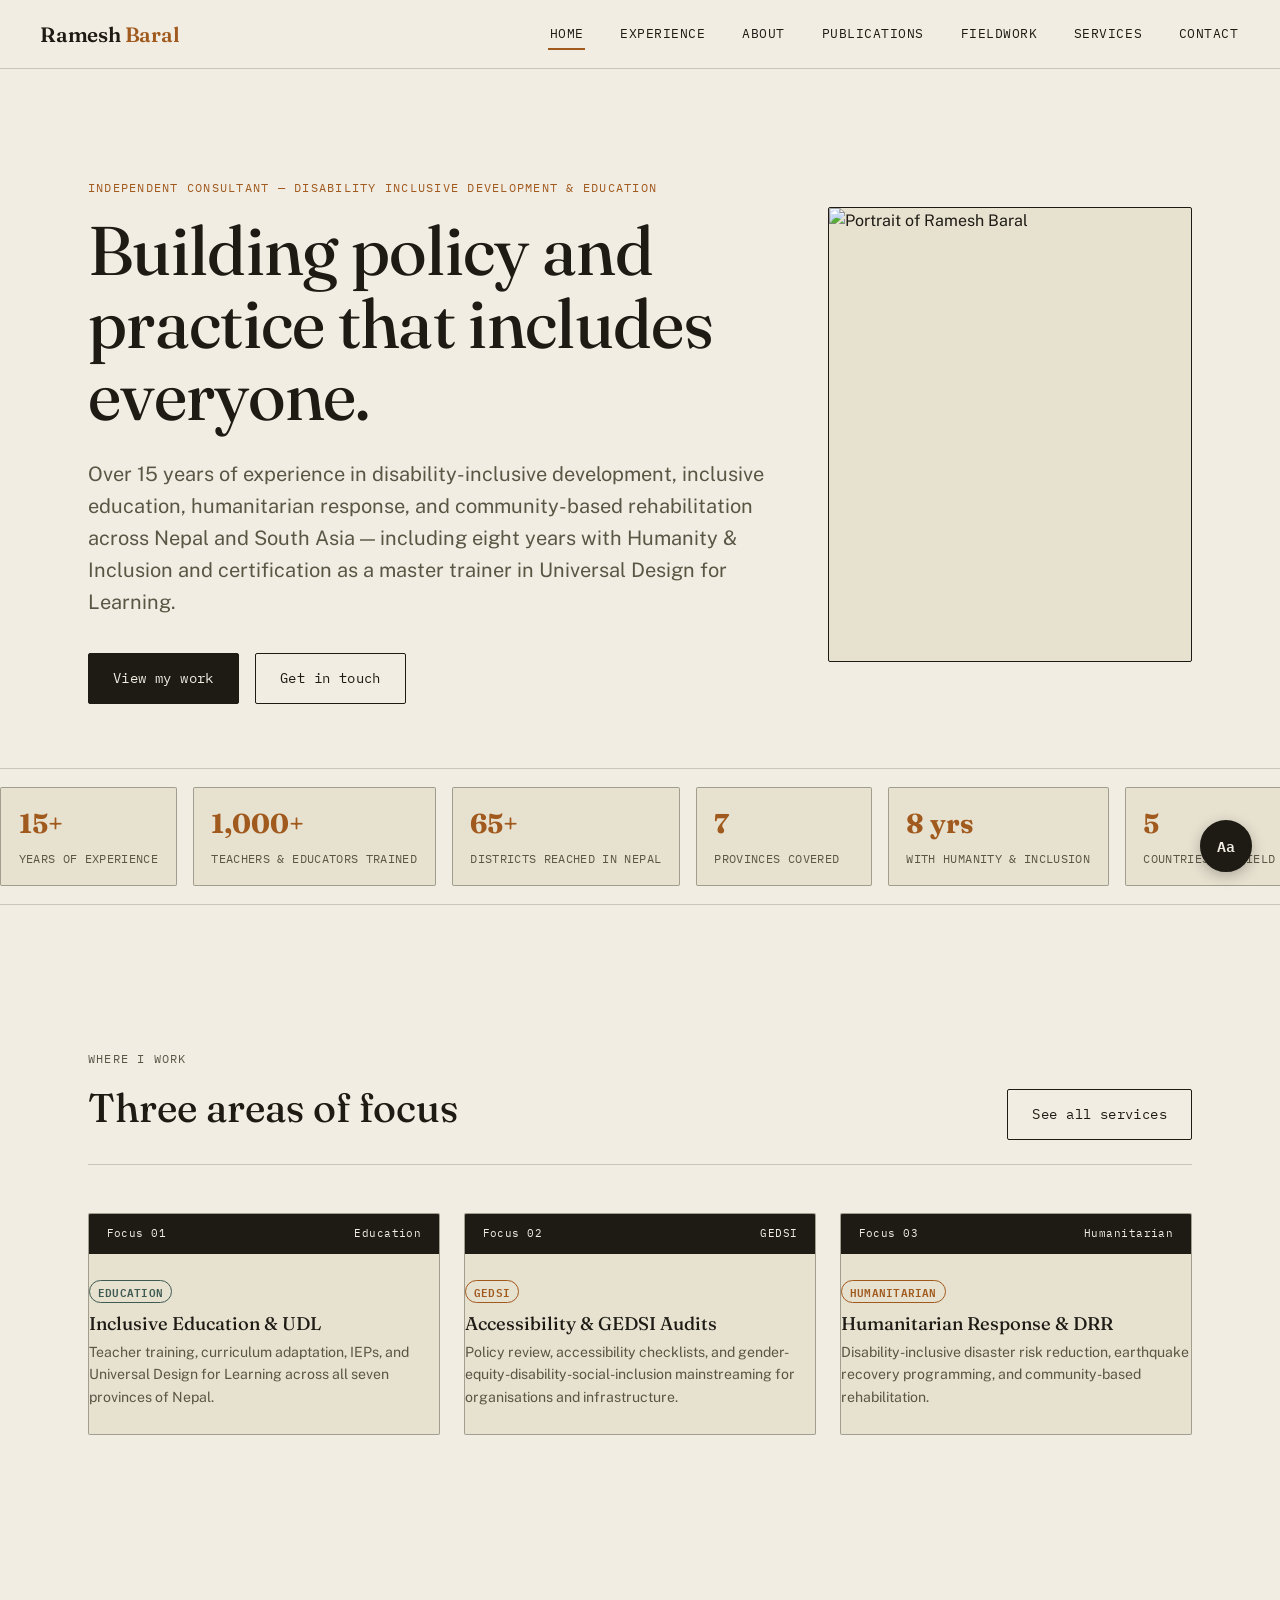
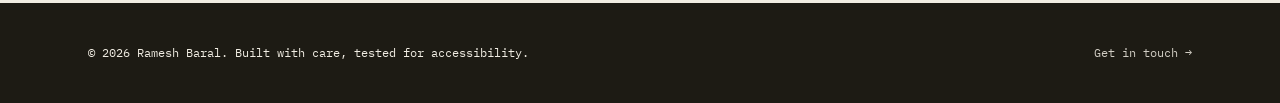
==== index.html @ a33a9339 "Add files via upload" ====
<!DOCTYPE html>
<html lang="en">
<head>
<meta charset="UTF-8">
<meta name="viewport" content="width=device-width, initial-scale=1.0">
<title>Ramesh Baral — Disability Inclusive Development &amp; Education Consultant</title>
<meta name="description" content="Ramesh Baral is an independent consultant specialising in disability-inclusive development, inclusive education, GEDSI mainstreaming, and humanitarian response across Nepal and South Asia.">
<link rel="preconnect" href="https://fonts.googleapis.com">
<link rel="preconnect" href="https://fonts.gstatic.com" crossorigin>
<link href="https://fonts.googleapis.com/css2?family=Fraunces:ital,opsz,wght@0,9..144,340;0,9..144,460;0,9..144,600;1,9..144,460&family=IBM+Plex+Mono:wght@400;500;600&family=Public+Sans:wght@400;500;600;700&display=swap" rel="stylesheet">
<link rel="stylesheet" href="css/style.css">
</head>
<body>

<a class="skip-link" href="#main">Skip to main content</a>

<header class="site-header">
  <div class="container nav-row">
    <a href="index.html" class="logo">Ramesh <span>Baral</span></a>
    <button class="nav-toggle" id="navToggle" aria-expanded="false" aria-controls="primaryNav">
      <span></span><span></span><span></span>
      <span class="visually-hidden">Toggle menu</span>
    </button>
    <nav class="primary-nav" id="primaryNav" aria-label="Primary">
      <ul>
        <li><a href="index.html" aria-current="page">Home</a></li>
        <li><a href="experience.html">Experience</a></li>
        <li><a href="about.html">About</a></li>
        <li><a href="publications.html">Publications</a></li>
        <li><a href="fieldwork.html">Fieldwork</a></li>
        <li><a href="services.html">Services</a></li>
        <li><a href="contact.html">Contact</a></li>
      </ul>
    </nav>
  </div>
</header>

<main id="main">

  <section class="hero" aria-label="Introduction">
    <div class="container hero-grid">
      <div class="hero-copy">
        <p class="hero-eyebrow">Independent Consultant — Disability Inclusive Development &amp; Education</p>
        <h1>Building policy and practice that includes everyone.</h1>
        <p class="hero-tagline">Over 15 years of experience in disability-inclusive development, inclusive education, humanitarian response, and community-based rehabilitation across Nepal and South Asia — including eight years with Humanity &amp; Inclusion and certification as a master trainer in Universal Design for Learning.</p>
        <div class="hero-actions">
          <a href="experience.html" class="btn btn-primary">View my work</a>
          <a href="contact.html" class="btn btn-ghost">Get in touch</a>
        </div>
      </div>
      <div class="hero-portrait">
        <img src="assets/profile_pic.jpeg" alt="Portrait of Ramesh Baral">
      </div>
    </div>

    <div class="stats-strip" aria-label="Career highlights">
      <div class="stats-track">
        <div class="stat-card"><b>15+</b><span>Years of experience</span></div>
        <div class="stat-card"><b>1,000+</b><span>Teachers &amp; educators trained</span></div>
        <div class="stat-card"><b>65+</b><span>Districts reached in Nepal</span></div>
        <div class="stat-card"><b>7</b><span>Provinces covered</span></div>
        <div class="stat-card"><b>8 yrs</b><span>With Humanity &amp; Inclusion</span></div>
        <div class="stat-card"><b>5</b><span>Countries of field exposure</span></div>
        <div class="stat-card"><b>15+</b><span>Years of experience</span></div>
        <div class="stat-card"><b>1,000+</b><span>Teachers &amp; educators trained</span></div>
        <div class="stat-card"><b>65+</b><span>Districts reached in Nepal</span></div>
        <div class="stat-card"><b>7</b><span>Provinces covered</span></div>
        <div class="stat-card"><b>8 yrs</b><span>With Humanity &amp; Inclusion</span></div>
        <div class="stat-card"><b>5</b><span>Countries of field exposure</span></div>
      </div>
    </div>
  </section>

  <section class="section" aria-labelledby="areas-heading">
    <div class="container">
      <div class="section-head">
        <div>
          <span class="section-eyebrow">Where I work</span>
          <h2 id="areas-heading">Three areas of focus</h2>
        </div>
        <a href="services.html" class="btn btn-ghost">See all services</a>
      </div>
      <div class="work-grid">
        <div class="frame in-view" style="cursor:default;">
          <span class="frame-top"><span>Focus 01</span><span>Education</span></span>
          <span class="frame-body">
            <span class="frame-meta"><span class="frame-tag" style="color:#3E5A52">EDUCATION</span></span>
            <h3>Inclusive Education &amp; UDL</h3>
            <p>Teacher training, curriculum adaptation, IEPs, and Universal Design for Learning across all seven provinces of Nepal.</p>
          </span>
        </div>
        <div class="frame in-view" style="cursor:default;">
          <span class="frame-top"><span>Focus 02</span><span>GEDSI</span></span>
          <span class="frame-body">
            <span class="frame-meta"><span class="frame-tag" style="color:#A15A1E">GEDSI</span></span>
            <h3>Accessibility &amp; GEDSI Audits</h3>
            <p>Policy review, accessibility checklists, and gender-equity-disability-social-inclusion mainstreaming for organisations and infrastructure.</p>
          </span>
        </div>
        <div class="frame in-view" style="cursor:default;">
          <span class="frame-top"><span>Focus 03</span><span>Humanitarian</span></span>
          <span class="frame-body">
            <span class="frame-meta"><span class="frame-tag" style="color:#A15A1E">HUMANITARIAN</span></span>
            <h3>Humanitarian Response &amp; DRR</h3>
            <p>Disability-inclusive disaster risk reduction, earthquake recovery programming, and community-based rehabilitation.</p>
          </span>
        </div>
      </div>
    </div>
  </section>

</main>

<footer>
  <div class="container footer-row">
    <span>© 2026 Ramesh Baral. Built with care, tested for accessibility.</span>
    <nav aria-label="Footer">
      <a href="contact.html">Get in touch →</a>
    </nav>
  </div>
</footer>

<div class="a11y-toolbar">
  <div class="a11y-panel" id="a11yPanel" hidden>
    <h2>Accessibility</h2>
    <div class="a11y-row">
      <span>Text size</span>
      <div class="a11y-fontctrl">
        <button id="fontDec" aria-label="Decrease text size">A−</button>
        <button id="fontReset" aria-label="Reset text size">A</button>
        <button id="fontInc" aria-label="Increase text size">A+</button>
      </div>
    </div>
    <div class="a11y-row">
      <span id="contrastLabel">High contrast</span>
      <button class="switch" id="contrastSwitch" role="switch" aria-checked="false" aria-labelledby="contrastLabel"></button>
    </div>
    <div class="a11y-row">
      <span id="motionLabel">Reduce motion</span>
      <button class="switch" id="motionSwitch" role="switch" aria-checked="false" aria-labelledby="motionLabel"></button>
    </div>
  </div>
  <button class="a11y-toggle" id="a11yToggle" aria-expanded="false" aria-controls="a11yPanel">
    <span aria-hidden="true">Aa</span>
    <span class="visually-hidden">Open accessibility settings</span>
  </button>
</div>

<script src="js/main.js"></script>
</body>
</html>
---- css/style.css ----
/* =====================================================
   Ramesh Baral — Portfolio Stylesheet
   Organised into: Tokens, Base, Accessibility, Header/Nav,
   Hero, Sections, Cards/Grid, Modal, About, Publications,
   Contact, Footer
===================================================== */

/* ---------- TOKENS ---------- */
:root{
  --paper: #F1EDE3;
  --paper-deep: #E7E1D0;
  --paper-deeper: #DCD3B9;
  --ink: #1D1B14;
  --ink-soft: #5A5644;
  --accent: #A15A1E;
  --accent-dim: #7C4517;
  --accent-light: #C57A32;
  --fixer: #3E5A52;
  --line: rgba(29,27,20,0.18);
  --line-strong: rgba(29,27,20,0.34);

  --font-display: 'Fraunces', 'Iowan Old Style', serif;
  --font-mono: 'IBM Plex Mono', ui-monospace, monospace;
  --font-body: 'Public Sans', system-ui, -apple-system, sans-serif;

  --maxw: 1200px;
  --radius: 2px;
  --dur: 0.5s;
  --ease: cubic-bezier(.22,.61,.36,1);
}

body.high-contrast{
  --paper: #FFFFFF;
  --paper-deep: #FFFFFF;
  --paper-deeper: #F0F0F0;
  --ink: #000000;
  --ink-soft: #000000;
  --accent: #8A3E00;
  --accent-dim: #6B3000;
  --accent-light: #A85200;
  --fixer: #0B4A3B;
  --line: #000000;
  --line-strong: #000000;
}

/* ---------- MOTION ---------- */
body.reduce-motion *,
body.reduce-motion *::before,
body.reduce-motion *::after{
  animation-duration: 0.001ms !important;
  animation-iteration-count: 1 !important;
  transition-duration: 0.001ms !important;
  scroll-behavior: auto !important;
}
@media (prefers-reduced-motion: reduce){
  *, *::before, *::after{
    animation-duration: 0.001ms !important;
    animation-iteration-count: 1 !important;
    transition-duration: 0.001ms !important;
    scroll-behavior: auto !important;
  }
}

/* ---------- BASE ---------- */
*{ box-sizing: border-box; }
html{ scroll-behavior: smooth; }

body{
  margin: 0;
  background: var(--paper);
  color: var(--ink);
  font-family: var(--font-body);
  font-size: 1rem;
  line-height: 1.6;
  -webkit-font-smoothing: antialiased;
}

img{ max-width: 100%; display: block; }
a{ color: inherit; }
h1, h2, h3{ font-family: var(--font-display); font-weight: 460; margin: 0; }

.container{
  max-width: var(--maxw);
  margin: 0 auto;
  padding: 0 clamp(1.25rem, 4vw, 3rem);
}

.visually-hidden{
  position: absolute !important;
  width: 1px; height: 1px;
  padding: 0; margin: -1px;
  overflow: hidden;
  clip: rect(0,0,0,0);
  white-space: nowrap;
  border: 0;
}

/* Visible keyboard focus everywhere */
a:focus-visible, button:focus-visible, input:focus-visible,
textarea:focus-visible, [tabindex]:focus-visible{
  outline: 3px solid var(--accent);
  outline-offset: 3px;
  border-radius: 1px;
}

/* ---------- SKIP LINK ---------- */
.skip-link{
  position: absolute;
  left: 1rem; top: -60px;
  background: var(--ink);
  color: var(--paper);
  padding: 0.75rem 1.25rem;
  font-family: var(--font-mono);
  font-size: 0.85rem;
  z-index: 200;
  transition: top var(--dur) var(--ease);
  border-radius: var(--radius);
}
.skip-link:focus{ top: 1rem; }

/* ---------- ACCESSIBILITY TOOLBAR ---------- */
.a11y-toolbar{
  position: fixed;
  right: clamp(0.75rem, 3vw, 1.75rem);
  bottom: clamp(0.75rem, 3vw, 1.75rem);
  z-index: 150;
  display: flex;
  flex-direction: column;
  align-items: flex-end;
  gap: 0.5rem;
  font-family: var(--font-mono);
}
.a11y-toggle{
  width: 52px; height: 52px;
  border-radius: 50%;
  background: var(--ink);
  color: var(--paper);
  border: 2px solid var(--ink);
  font-family: var(--font-mono);
  font-weight: 600;
  font-size: 0.95rem;
  cursor: pointer;
  display: flex; align-items: center; justify-content: center;
  box-shadow: 0 4px 14px rgba(0,0,0,0.25);
}
.a11y-toggle:hover{ background: var(--accent); border-color: var(--accent); }
.a11y-panel{
  background: var(--paper);
  border: 1.5px solid var(--ink);
  border-radius: var(--radius);
  padding: 1rem;
  width: 240px;
  box-shadow: 0 10px 30px rgba(0,0,0,0.22);
}
.a11y-panel[hidden]{ display: none; }
.a11y-panel h2{
  font-family: var(--font-mono);
  font-size: 0.72rem;
  letter-spacing: 0.12em;
  text-transform: uppercase;
  color: var(--ink-soft);
  margin-bottom: 0.75rem;
}
.a11y-row{
  display: flex; align-items: center; justify-content: space-between;
  padding: 0.5rem 0; border-top: 1px solid var(--line); font-size: 0.82rem;
}
.a11y-row:first-of-type{ border-top: none; }
.a11y-fontctrl{ display: flex; gap: 0.35rem; }
.a11y-fontctrl button{
  width: 30px; height: 30px;
  border: 1.5px solid var(--ink);
  background: var(--paper); color: var(--ink);
  font-family: var(--font-mono); font-size: 0.8rem;
  cursor: pointer; border-radius: var(--radius);
}
.a11y-fontctrl button:hover{ background: var(--ink); color: var(--paper); }
.switch{
  position: relative; width: 42px; height: 24px;
  border: 1.5px solid var(--ink); border-radius: 999px;
  background: var(--paper); cursor: pointer; flex-shrink: 0;
}
.switch::after{
  content: ""; position: absolute; top: 2px; left: 2px;
  width: 16px; height: 16px; border-radius: 50%;
  background: var(--ink); transition: transform var(--dur) var(--ease);
}
.switch[aria-pressed="true"]{ background: var(--accent); border-color: var(--accent); }
.switch[aria-pressed="true"]::after{ transform: translateX(18px); background: var(--paper); }

/* ---------- HEADER / NAV ---------- */
header.site-header{
  position: sticky; top: 0; z-index: 100;
  background: color-mix(in srgb, var(--paper) 92%, transparent);
  backdrop-filter: blur(6px);
  border-bottom: 1px solid var(--line);
}
.nav-row{ display: flex; align-items: center; justify-content: space-between; padding: 1.1rem 0; }
.logo{
  font-family: var(--font-display); font-size: 1.3rem; font-weight: 600;
  text-decoration: none; letter-spacing: -0.01em;
}
.logo span{ color: var(--accent); }
nav.primary-nav ul{
  list-style: none; display: flex; gap: clamp(1.1rem, 3vw, 2.1rem);
  margin: 0; padding: 0; font-family: var(--font-mono);
  font-size: 0.8rem; letter-spacing: 0.04em; text-transform: uppercase;
}
nav.primary-nav a{ text-decoration: none; padding: 0.35rem 0.1rem; border-bottom: 2px solid transparent; }
nav.primary-nav a:hover, nav.primary-nav a[aria-current="page"]{ border-bottom-color: var(--accent); }
.nav-toggle{
  display: none; background: none; border: 1.5px solid var(--ink);
  border-radius: var(--radius); width: 44px; height: 44px; cursor: pointer;
  flex-direction: column; gap: 4px; align-items: center; justify-content: center;
}
.nav-toggle span{ display: block; width: 20px; height: 2px; background: var(--ink); }
@media (max-width: 760px){
  nav.primary-nav{
    position: absolute; top: 100%; left: 0; right: 0;
    background: var(--paper); border-bottom: 1px solid var(--line); display: none;
  }
  nav.primary-nav.open{ display: block; }
  nav.primary-nav ul{ flex-direction: column; padding: 1rem clamp(1.25rem,4vw,3rem) 1.5rem; gap: 0; }
  nav.primary-nav li{ border-top: 1px solid var(--line); }
  nav.primary-nav li:first-child{ border-top: none; }
  nav.primary-nav a{ display: block; padding: 0.85rem 0; }
  .nav-toggle{ display: flex; }
}

/* ---------- HERO ---------- */
.hero{ padding: clamp(3rem, 9vw, 6rem) 0 clamp(2.5rem, 6vw, 3.5rem); }
.hero-grid{
  display: grid;
  grid-template-columns: 1.3fr 0.7fr;
  gap: clamp(2rem, 6vw, 4rem);
  align-items: center;
}
@media (max-width: 760px){
  .hero-grid{ grid-template-columns: 1fr; }
  .hero-portrait{ order: -1; max-width: 220px; margin: 0 auto; }
}
.hero-portrait{
  border: 1.5px solid var(--ink);
  border-radius: var(--radius);
  overflow: hidden;
  background: var(--paper-deep);
  aspect-ratio: 4 / 5;
}
.hero-portrait img{
  width: 100%;
  height: 100%;
  object-fit: cover;
  display: block;
}
body.high-contrast .hero-portrait{ border-width: 3px; }
.hero-eyebrow{
  font-family: var(--font-mono); font-size: 0.78rem; letter-spacing: 0.1em;
  text-transform: uppercase; color: var(--accent); margin-bottom: 1.1rem;
}
.hero h1{
  font-size: clamp(2.3rem, 6vw, 4.3rem); line-height: 1.05;
  letter-spacing: -0.01em; max-width: 20ch;
}
.hero-tagline{
  font-size: clamp(1.02rem, 2vw, 1.25rem); max-width: 58ch;
  margin: 1.6rem 0 0; color: var(--ink-soft);
}
.hero-actions{ display: flex; flex-wrap: wrap; gap: 1rem; margin-top: 2.2rem; }
.btn{
  font-family: var(--font-mono); font-size: 0.85rem; letter-spacing: 0.03em;
  text-decoration: none; padding: 0.85rem 1.5rem; border-radius: var(--radius);
  border: 1.5px solid var(--ink); display: inline-flex; align-items: center;
  gap: 0.5rem; cursor: pointer; background: transparent; color: var(--ink);
}
.btn-primary{ background: var(--ink); color: var(--paper); }
.btn-primary:hover{ background: var(--accent); border-color: var(--accent); }
.btn-ghost:hover{ background: var(--ink); color: var(--paper); }

/* Stats ticker */
.stats-strip{
  margin-top: clamp(3rem, 7vw, 4rem);
  overflow: hidden;
  border-top: 1px solid var(--line);
  border-bottom: 1px solid var(--line);
  padding: 1.1rem 0;
}
.stats-track{
  display: flex; gap: 1rem; width: max-content;
  animation: scrollstrip 28s linear infinite;
}
body.reduce-motion .stats-track{ animation: none; overflow-x: auto; }
@keyframes scrollstrip{ from{ transform: translateX(0); } to{ transform: translateX(-50%); } }
.stat-card{
  min-width: 176px; border: 1px solid var(--line-strong); border-radius: var(--radius);
  padding: 0.9rem 1.1rem; flex-shrink: 0; background: var(--paper-deep);
}
.stat-card b{
  display: block; font-family: var(--font-display); font-size: 1.7rem; color: var(--accent);
}
.stat-card span{ font-family: var(--font-mono); font-size: 0.72rem; text-transform: uppercase; letter-spacing: 0.03em; color: var(--ink-soft); }

/* ---------- SECTIONS ---------- */
.section{ padding: clamp(3rem, 7vw, 5.5rem) 0; }
.section-head{
  display: flex; align-items: flex-end; justify-content: space-between;
  gap: 1.5rem; flex-wrap: wrap; margin-bottom: clamp(2rem, 4vw, 3rem);
  border-bottom: 1px solid var(--line); padding-bottom: 1.5rem;
}
.section-eyebrow{
  font-family: var(--font-mono); font-size: 0.75rem; letter-spacing: 0.1em;
  text-transform: uppercase; color: var(--ink-soft); margin-bottom: 0.5rem; display: block;
}
.section-head h2{ font-size: clamp(1.8rem, 4vw, 2.5rem); }
.page-head{ padding: clamp(2.5rem, 6vw, 4rem) 0 1rem; }
.page-head h1{ font-size: clamp(2rem, 5vw, 3.2rem); }
.page-head p{ color: var(--ink-soft); max-width: 60ch; margin-top: 1rem; font-size: 1.05rem; }

.filters{ display: flex; gap: 0.6rem; flex-wrap: wrap; }
.filter-btn{
  font-family: var(--font-mono); font-size: 0.76rem; letter-spacing: 0.03em;
  text-transform: uppercase; padding: 0.55rem 1rem; border: 1.5px solid var(--ink);
  background: transparent; color: var(--ink); border-radius: 999px; cursor: pointer;
}
.filter-btn[aria-pressed="true"]{ background: var(--ink); color: var(--paper); }
.filter-btn:hover{ background: var(--accent); border-color: var(--accent); color: var(--paper); }

/* ---------- ENGAGEMENT LOG / WORK GRID ---------- */
.work-grid{ display: grid; grid-template-columns: repeat(auto-fill, minmax(300px, 1fr)); gap: 1.5rem; }
.frame{
  border: 1px solid var(--line-strong); background: var(--paper-deep); border-radius: var(--radius);
  overflow: hidden; text-align: left; cursor: pointer; padding: 0; font-family: var(--font-body);
  color: var(--ink); display: block; width: 100%; opacity: 0; transform: translateY(14px);
  transition: opacity var(--dur) var(--ease), transform var(--dur) var(--ease), border-color var(--dur) var(--ease);
}
.frame.in-view{ opacity: 1; transform: translateY(0); }
.frame:hover{ border-color: var(--accent); }
.frame-top{
  display: flex; justify-content: space-between; align-items: center;
  padding: 0.7rem 1.1rem; background: var(--ink); color: var(--paper);
  font-family: var(--font-mono); font-size: 0.7rem; letter-spacing: 0.04em;
}
.frame-body{ padding: 1.2rem 1.2rem 1.4rem; }
.frame-meta{
  display: flex; justify-content: space-between; font-family: var(--font-mono);
  font-size: 0.68rem; color: var(--ink-soft); margin-bottom: 0.6rem; letter-spacing: 0.02em;
}
.frame-tag{ font-weight: 600; padding: 0.1rem 0.5rem; border-radius: 999px; border: 1px solid currentColor; }
.frame h3{ font-size: 1.15rem; margin-bottom: 0.3rem; line-height: 1.3; }
.frame p{ margin: 0; color: var(--ink-soft); font-size: 0.88rem; }

/* ---------- PHOTO GALLERY (fieldwork.html) ---------- */
.photo-grid{
  display: grid;
  grid-template-columns: repeat(auto-fill, minmax(260px, 1fr));
  gap: 1.5rem;
}
.photo-card{
  border: 1px solid var(--line-strong);
  background: var(--paper-deep);
  border-radius: var(--radius);
  overflow: hidden;
  padding: 0;
  cursor: pointer;
  text-align: left;
  width: 100%;
  font-family: var(--font-body);
  color: var(--ink);
  opacity: 0;
  transform: translateY(14px);
  transition: opacity var(--dur) var(--ease), transform var(--dur) var(--ease), border-color var(--dur) var(--ease);
}
.photo-card.in-view{ opacity: 1; transform: translateY(0); }
.photo-card:hover{ border-color: var(--accent); }
.photo-thumb{
  aspect-ratio: 4 / 3;
  overflow: hidden;
  background: var(--paper-deeper);
}
.photo-thumb img{
  width: 100%; height: 100%;
  object-fit: cover;
  display: block;
}
.photo-caption{ padding: 0.9rem 1.1rem 1.1rem; }
.photo-caption h3{ font-size: 1rem; margin-bottom: 0.25rem; }
.photo-meta{
  font-family: var(--font-mono);
  font-size: 0.7rem;
  color: var(--ink-soft);
  text-transform: uppercase;
  letter-spacing: 0.03em;
}

/* Modal image (shared modal, used by both experience and fieldwork pages) */
.modal-image{
  width: 100%;
  border-radius: var(--radius);
  border: 1px solid var(--line-strong);
  margin-bottom: 1.25rem;
  max-height: 50vh;
  object-fit: cover;
}
.modal-image[hidden]{ display: none; }

/* ---------- MODAL ---------- */
.modal-overlay{
  position: fixed; inset: 0; background: rgba(15,12,9,0.72);
  display: flex; align-items: center; justify-content: center; padding: 1.5rem; z-index: 300;
}
.modal-overlay[hidden]{ display: none; }
.modal{
  background: var(--paper); max-width: 640px; width: 100%; max-height: 88vh; overflow-y: auto;
  border-radius: var(--radius); border: 1px solid var(--ink); padding: clamp(1.5rem, 4vw, 2.5rem); position: relative;
}
.modal-close{
  position: absolute; top: 1rem; right: 1rem; width: 40px; height: 40px;
  border: 1.5px solid var(--ink); background: var(--paper); border-radius: 50%;
  cursor: pointer; font-family: var(--font-mono); font-size: 1rem;
}
.modal-close:hover{ background: var(--accent); color: var(--paper); border-color: var(--accent); }
.modal-eyebrow{
  font-family: var(--font-mono); font-size: 0.75rem; color: var(--accent);
  letter-spacing: 0.08em; text-transform: uppercase; margin-bottom: 0.6rem;
}
.modal h2{ font-size: clamp(1.5rem, 4vw, 2rem); margin-bottom: 0.75rem; }
.modal-meta-row{
  display: flex; flex-wrap: wrap; gap: 1.25rem; font-family: var(--font-mono);
  font-size: 0.78rem; color: var(--ink-soft); margin-bottom: 1.25rem;
  padding-bottom: 1.25rem; border-bottom: 1px solid var(--line);
}
.modal p{ color: var(--ink); }

/* ---------- ABOUT ---------- */
.about-grid{ display: grid; grid-template-columns: 1.15fr 0.85fr; gap: clamp(2rem, 6vw, 5rem); align-items: start; }
@media (max-width: 760px){ .about-grid{ grid-template-columns: 1fr; } }
.about-grid p{ font-size: 1.03rem; color: var(--ink-soft); max-width: 60ch; }
.about-grid p + p{ margin-top: 1.1rem; }
.tag-list{ list-style: none; margin: 0; padding: 0; display: flex; flex-wrap: wrap; gap: 0.6rem; }
.tag-list li{
  font-family: var(--font-mono); font-size: 0.74rem; letter-spacing: 0.02em; padding: 0.5rem 0.8rem;
  border: 1px solid var(--line-strong); border-radius: var(--radius); background: var(--paper-deep);
}
.edu-list{ list-style: none; padding: 0; margin: 1.5rem 0 0; }
.edu-list li{ border-top: 1px solid var(--line); padding: 0.9rem 0; }
.edu-list li:first-child{ border-top: none; }
.edu-year{ font-family: var(--font-mono); font-size: 0.72rem; color: var(--accent); display: block; margin-bottom: 0.2rem; }
.edu-inst{ font-size: 0.85rem; color: var(--ink-soft); }

.subhead{
  font-size: 1.1rem; margin-top: 2rem; margin-bottom: 0.75rem;
  font-family: var(--font-mono); text-transform: uppercase;
  letter-spacing: 0.06em; color: var(--ink-soft);
}

/* ---------- PUBLICATIONS / TRAININGS LIST ---------- */
.pub-list{ list-style: none; padding: 0; margin: 0; }
.pub-item{
  display: grid; grid-template-columns: 90px 1fr; gap: 1.25rem;
  padding: 1.25rem 0; border-top: 1px solid var(--line);
}
.pub-item:first-child{ border-top: none; }
.pub-year{ font-family: var(--font-mono); font-size: 0.85rem; color: var(--accent); }
.pub-item h3{ font-size: 1.05rem; margin-bottom: 0.25rem; }
.pub-item p{ margin: 0; color: var(--ink-soft); font-size: 0.9rem; }
@media (max-width: 560px){ .pub-item{ grid-template-columns: 1fr; gap: 0.35rem; } }

/* ---------- CONTACT ---------- */
.contact-wrap{ display: grid; grid-template-columns: 1fr 1fr; gap: clamp(2rem, 6vw, 4rem); }
@media (max-width: 760px){ .contact-wrap{ grid-template-columns: 1fr; } }
.field{ margin-bottom: 1.3rem; }
.field label{
  display: block; font-family: var(--font-mono); font-size: 0.78rem; text-transform: uppercase;
  letter-spacing: 0.05em; margin-bottom: 0.45rem; color: var(--ink-soft);
}
.field input, .field textarea{
  width: 100%; font-family: var(--font-body); font-size: 1rem; padding: 0.8rem 0.9rem;
  border: 1.5px solid var(--ink); border-radius: var(--radius); background: var(--paper); color: var(--ink);
}
.field textarea{ resize: vertical; min-height: 120px; }
.field-hint{ font-size: 0.78rem; color: var(--ink-soft); margin-top: 0.35rem; }
.contact-list{ list-style: none; padding: 0; margin: 0; }
.contact-list li{ border-top: 1px solid var(--line); padding: 1rem 0; }
.contact-list li:first-child{ border-top: none; }
.contact-list a{ text-decoration: none; }
.contact-list a:hover{ color: var(--accent); }
.contact-label{
  display: block; font-family: var(--font-mono); font-size: 0.72rem;
  text-transform: uppercase; color: var(--ink-soft); margin-bottom: 0.2rem;
}

/* ---------- FOOTER ---------- */
footer{ background: var(--ink); color: var(--paper); padding: 2.5rem 0; margin-top: clamp(3rem, 7vw, 5rem); }
body.high-contrast footer{ border-top: 3px solid var(--paper); }
.footer-row{
  display: flex; justify-content: space-between; align-items: center; flex-wrap: wrap;
  gap: 1rem; font-family: var(--font-mono); font-size: 0.78rem;
}
footer a{ text-decoration: none; opacity: 0.85; }
footer a:hover{ opacity: 1; color: var(--accent-light); }
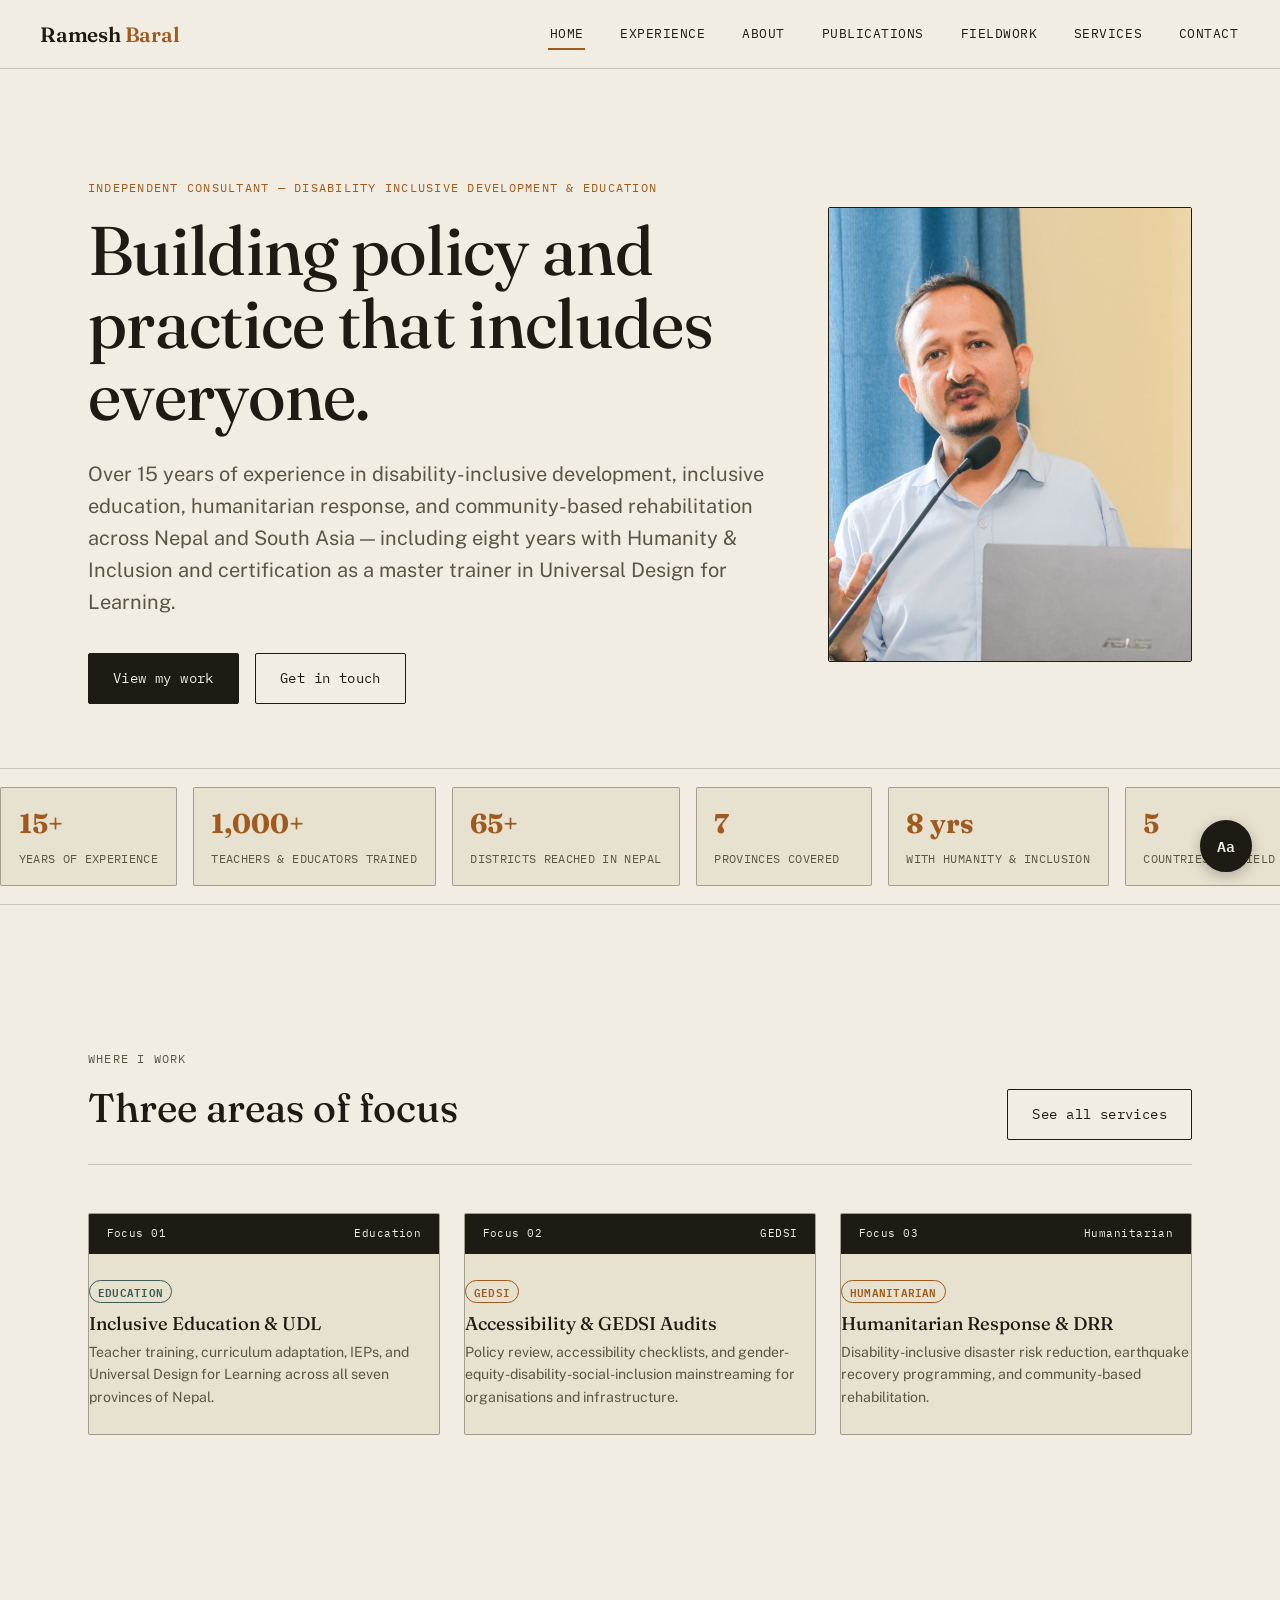
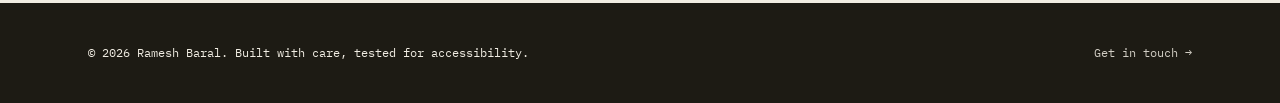
==== commit 0cf3fc53: "Fix image filename case in index.html" ====
--- a/index.html
+++ b/index.html
@@ -49,7 +49,7 @@
         </div>
       </div>
       <div class="hero-portrait">
-        <img src="assets/profile_pic.jpeg" alt="Portrait of Ramesh Baral">
+        <img src="assets/Profile_pic.jpeg" alt="Portrait of Ramesh Baral">
       </div>
     </div>
 
